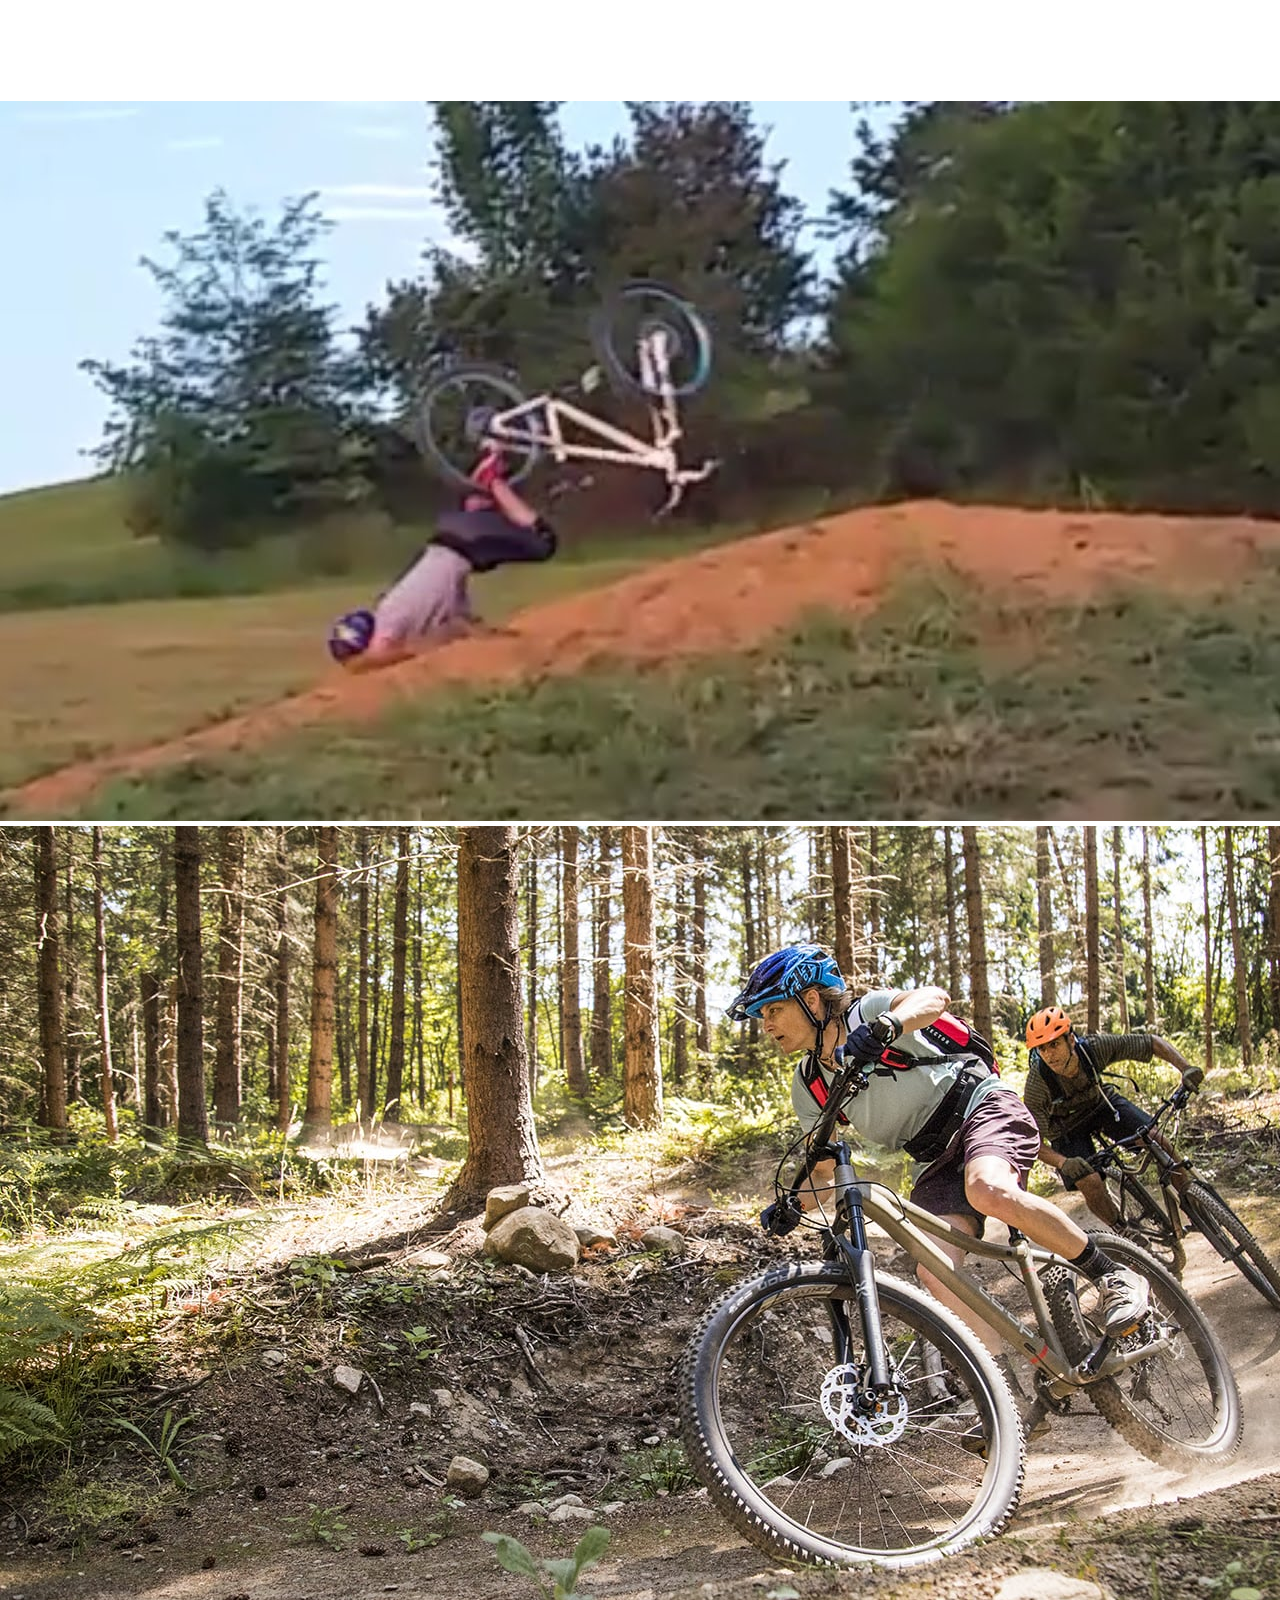
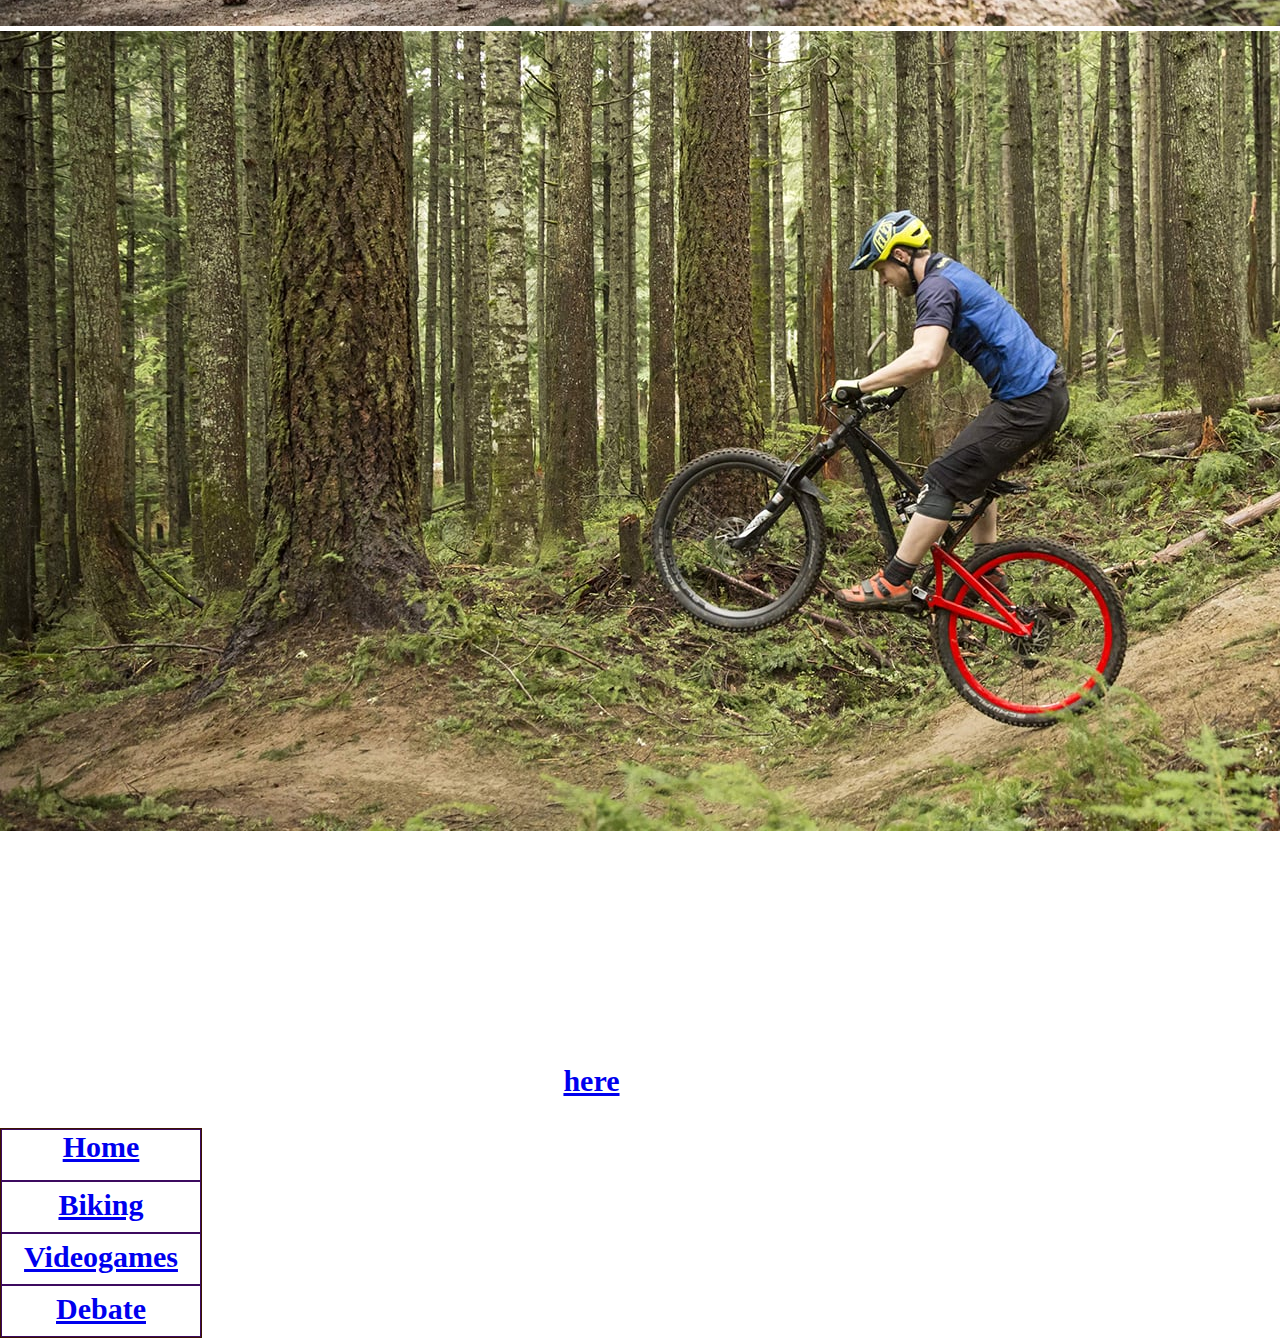
==== biking.html @ e5af68a1 "Add files via upload" ====
<!DOCTYPE html>
<html lang="en" dir="ltr">
  <head>
    <meta charset="utf-8">
    <title>Biking</title>
    <link rel = "stylesheet" href = "aboutmestyles.css">
  </head>
  <body>
    <p>
      <h1>Biking</h1>
      <img class = "pics" src = "biking.jpg">
      <img class = "pics" src = "bike.jpg">
      <img class = "pics" src = "mountain.jpg">
      <h2>Mountain biking is a sport of riding bicycles off-road, often over rough terrain, using specially designed mountain bikes.
        <br></br>Mountain bikes share similarities with other bikes but incorporate features designed
        to enhance durability and performance in rough terrain.
        <br></br>To learn more about mountain biking, click
        <a href="https://www.bicycling.com">here</a>
    </p>
    <ul id ="navbar"><!--Unordered list-->
      <li class = "links"><a href = "aboutme.html">Home<a/></li>
      <li class = "links"><a href = "biking.html">Biking<a/></li>
      <li class = "links"><a href = "videogames.html">Videogames<a/></li>
      <li class = "links"><a href = "debate.html">Debate<a/></li>
    </ul>


  </body>
</html>
---- aboutmestyles.css ----
body{
  font-size: 20px;
  color: white;
  background-image: url("black.jpg");
  background-repeat: no-repeat;
  background-attachment: fixed;
  height: 100%;
  background-size: cover;
  margin: 0;
}
p{
  text-align: center;
}
h2{
  text-decoration: none;
}
.links{
text-decoration: none;
color: rgb(100, 100, 100);
text-align: center;
display: grid;
border: 1px solid rgb(60, 10, 95);
height: 50px;
}

#navbar{
        list-style: none;
        position: relative;
        float: left;
        width:200px;
        height: 100%;
        border: 1px solid rgb(60, 20, 0);
        margin: 0px;
        padding: 0px;

    }
.v{
  width: 700px;
  height: 600px;
}
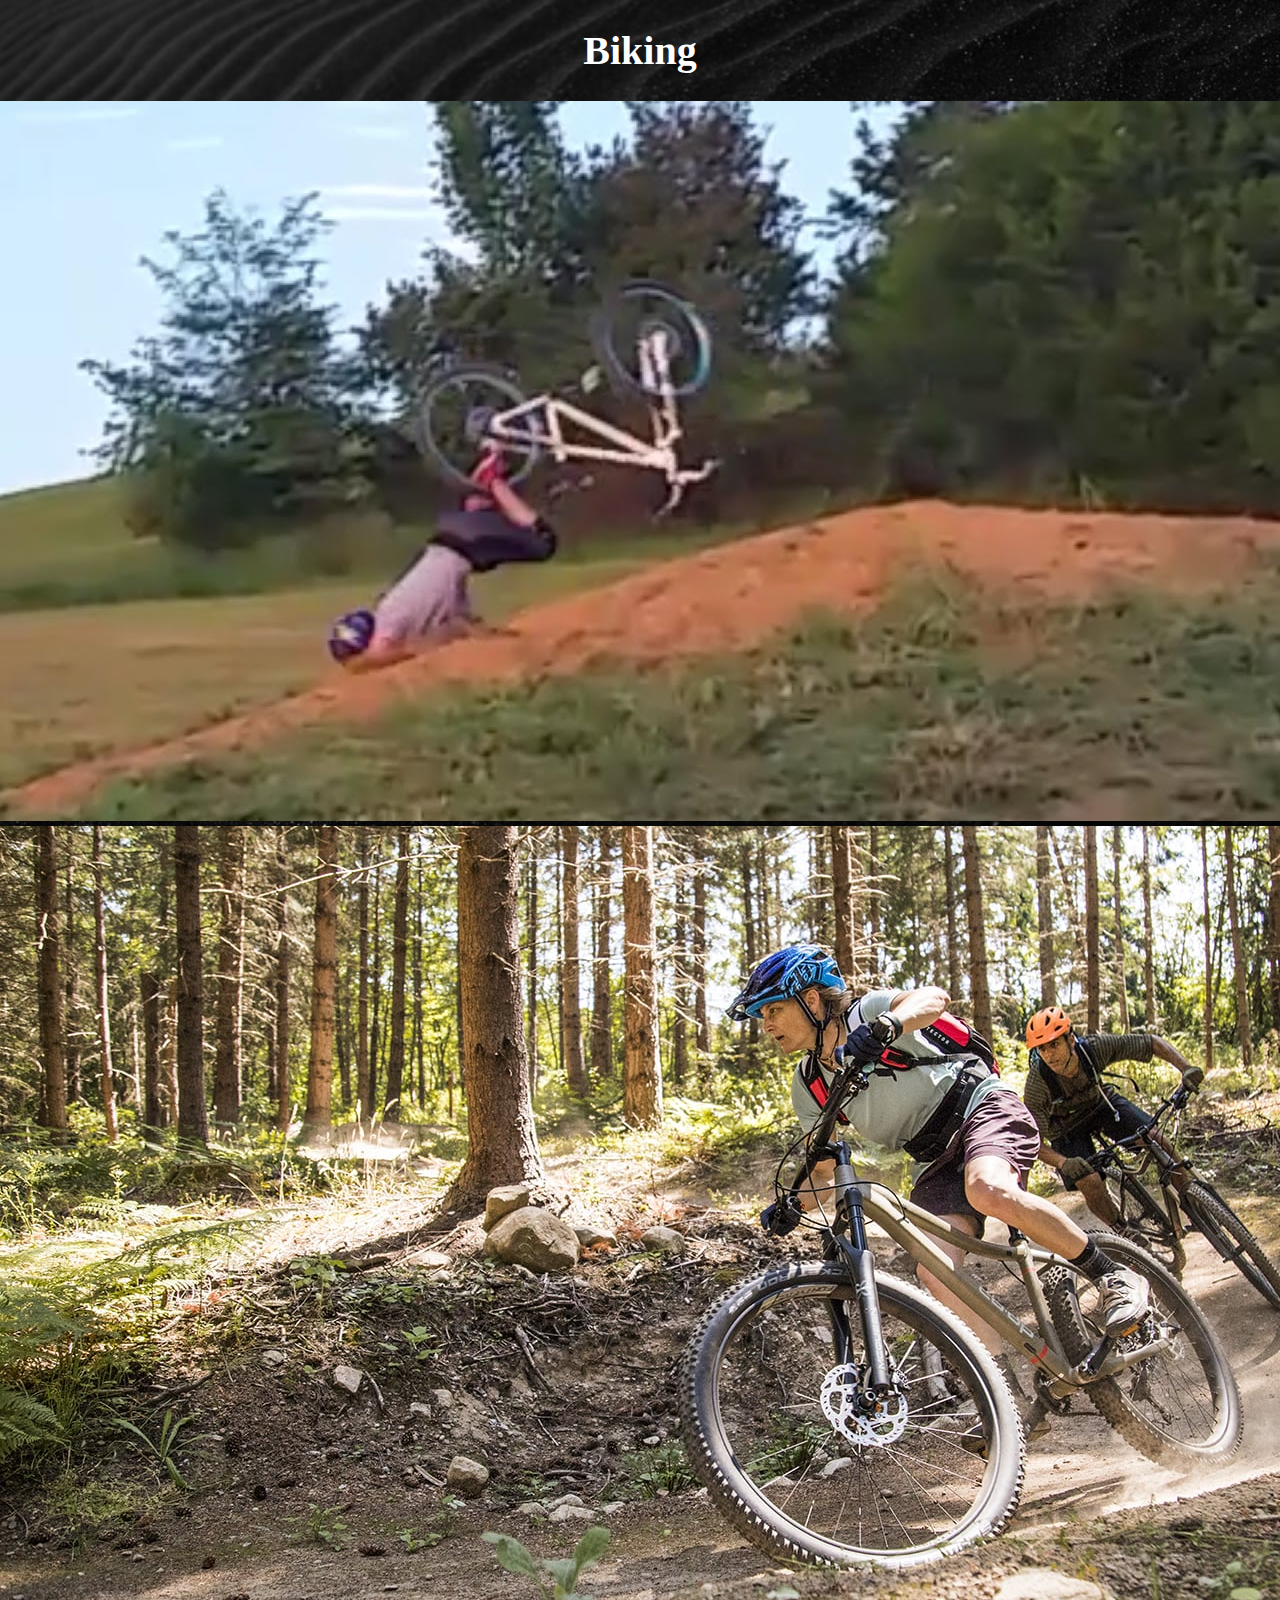
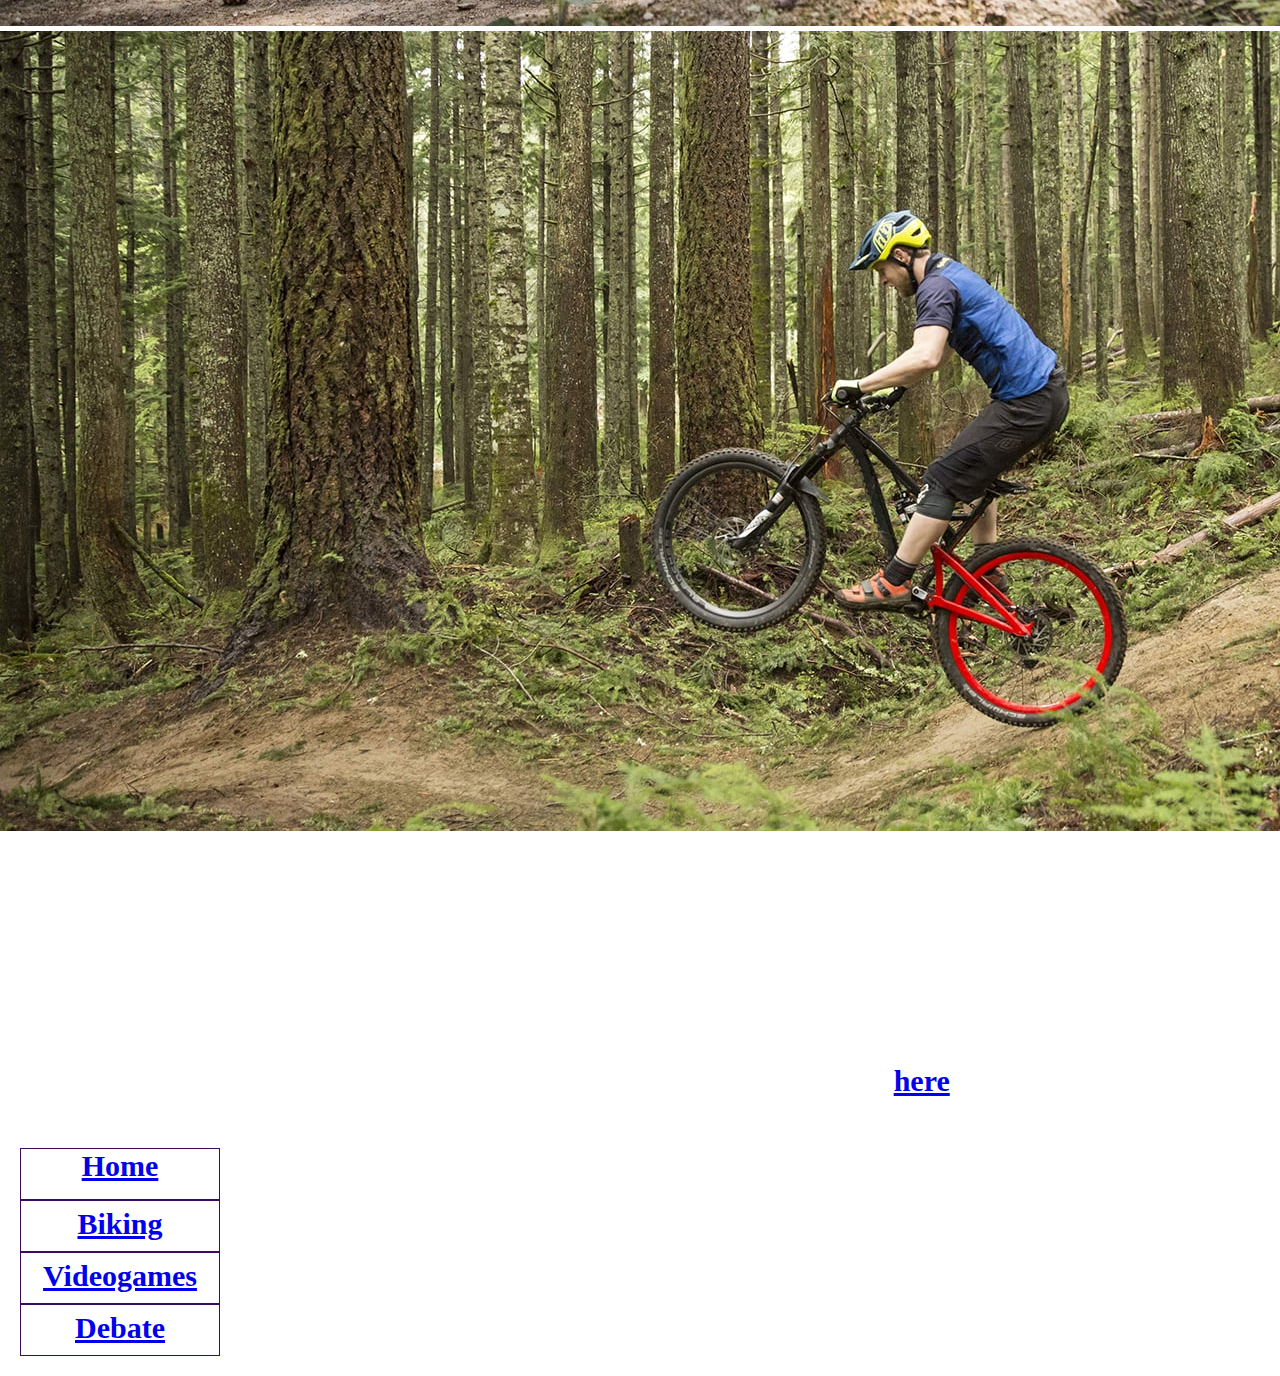
==== commit 3e8fbbf2: "Add files via upload" ====
--- a/aboutmestyles.css
+++ b/aboutmestyles.css
@@ -8,12 +8,16 @@
   height: 100%;
   background-size: cover;
   margin: 0;
+  text-align: center;
+
 }
 p{
   text-align: center;
+  font size: 40px;
 }
 h2{
   text-decoration: none;
+  text-align: center;
 }
 .links{
 text-decoration: none;
@@ -30,12 +34,22 @@
         float: left;
         width:200px;
         height: 100%;
-        border: 1px solid rgb(60, 20, 0);
-        margin: 0px;
+        border: 10px solid rgb(255, 255, 255);
+        margin: 10px;
         padding: 0px;
+        color: white
 
     }
 .v{
   width: 700px;
   height: 600px;
 }
+a{
+  text-align: center;
+
+}
+#fact{
+  margin: 20px;
+  height: 200px;
+
+}
